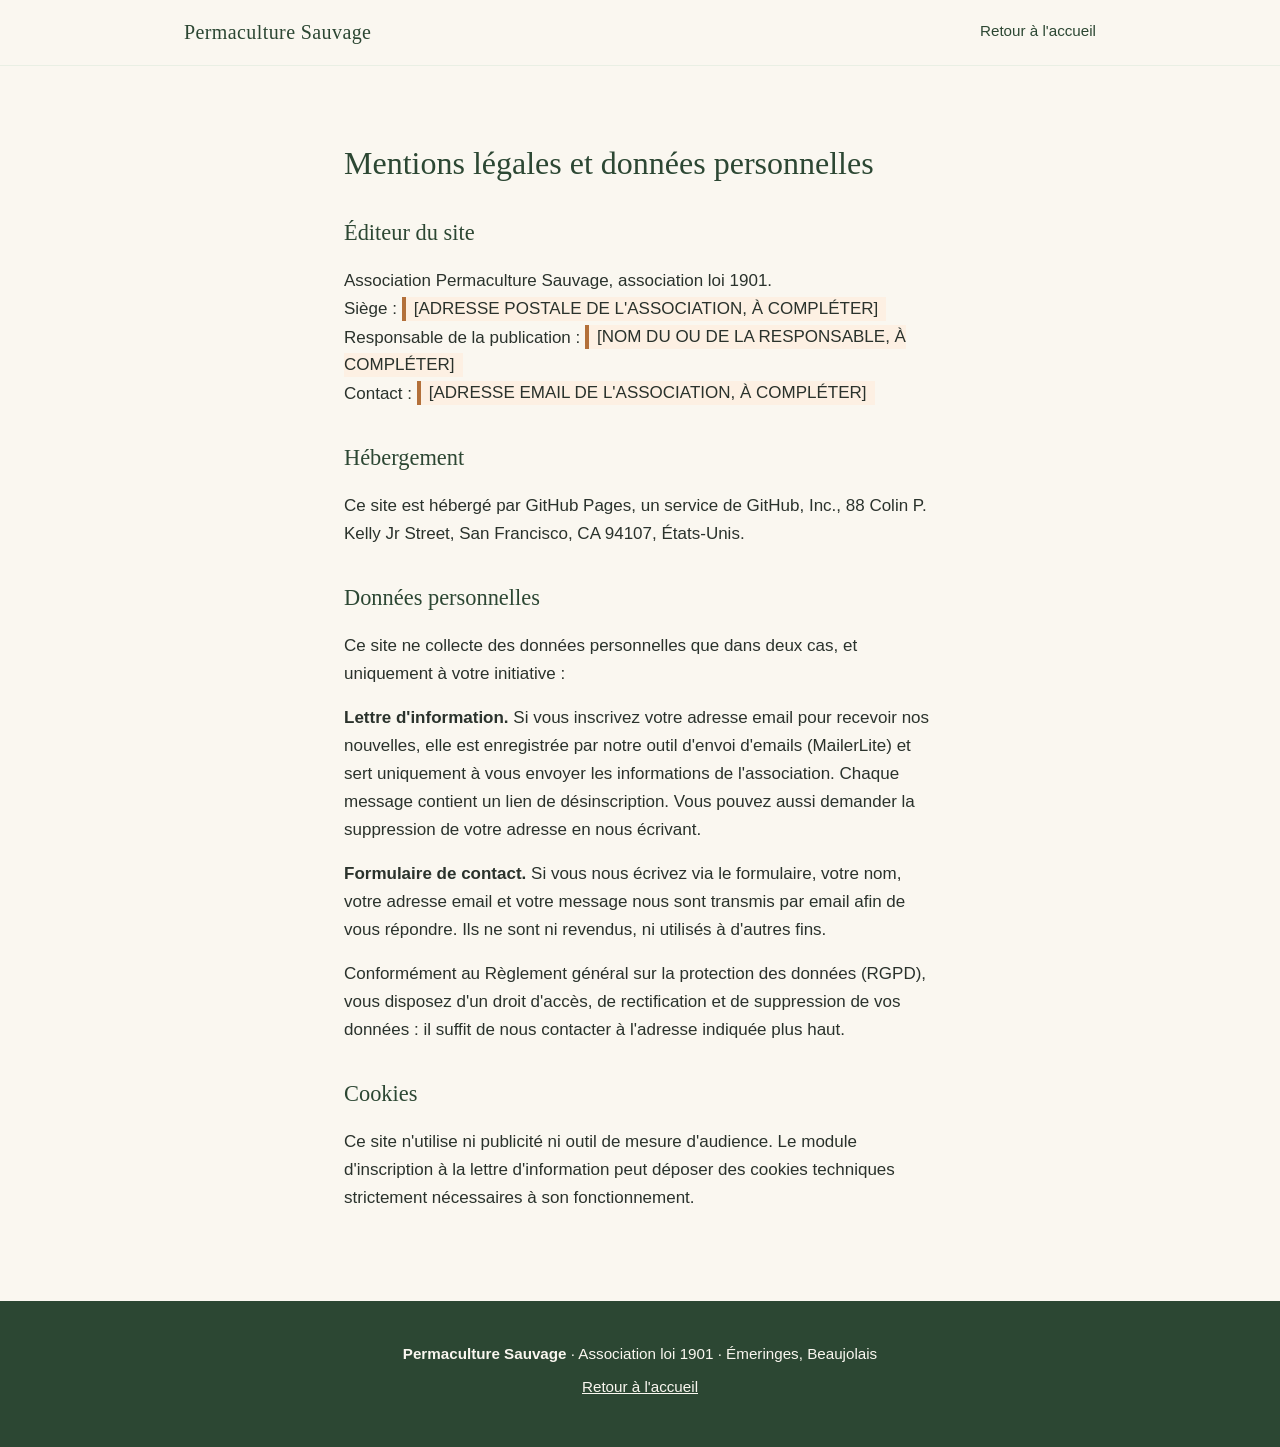
==== mentions-legales.html @ 9c2e359c "Add files via upload" ====
<!DOCTYPE html>
<html lang="fr">
<head>
  <meta charset="UTF-8">
  <meta name="viewport" content="width=device-width, initial-scale=1.0">
  <title>Mentions légales — Permaculture Sauvage</title>
  <meta name="robots" content="noindex">
  <link rel="stylesheet" href="style.css">
</head>
<body>

  <header class="entete">
    <div class="contenu">
      <p class="marque">Permaculture Sauvage</p>
      <nav class="navigation">
        <a href="index.html">Retour à l'accueil</a>
      </nav>
    </div>
  </header>

  <main class="page-annexe">
    <div class="contenu contenu-etroit">
      <h1>Mentions légales et données personnelles</h1>

      <h2>Éditeur du site</h2>
      <p>
        Association Permaculture Sauvage, association loi 1901.<br>
        Siège : <span class="a-completer">[ADRESSE POSTALE DE L'ASSOCIATION, À COMPLÉTER]</span><br>
        Responsable de la publication : <span class="a-completer">[NOM DU OU DE LA RESPONSABLE, À COMPLÉTER]</span><br>
        Contact : <span class="a-completer">[ADRESSE EMAIL DE L'ASSOCIATION, À COMPLÉTER]</span>
      </p>

      <h2>Hébergement</h2>
      <p>
        Ce site est hébergé par GitHub Pages, un service de GitHub, Inc.,
        88 Colin P. Kelly Jr Street, San Francisco, CA 94107, États-Unis.
      </p>

      <h2>Données personnelles</h2>
      <p>
        Ce site ne collecte des données personnelles que dans deux cas,
        et uniquement à votre initiative :
      </p>
      <p>
        <strong>Lettre d'information.</strong> Si vous inscrivez votre adresse
        email pour recevoir nos nouvelles, elle est enregistrée par notre outil
        d'envoi d'emails (MailerLite) et sert uniquement à vous envoyer les
        informations de l'association. Chaque message contient un lien de
        désinscription. Vous pouvez aussi demander la suppression de votre
        adresse en nous écrivant.
      </p>
      <p>
        <strong>Formulaire de contact.</strong> Si vous nous écrivez via le
        formulaire, votre nom, votre adresse email et votre message nous sont
        transmis par email afin de vous répondre. Ils ne sont ni revendus,
        ni utilisés à d'autres fins.
      </p>
      <p>
        Conformément au Règlement général sur la protection des données (RGPD),
        vous disposez d'un droit d'accès, de rectification et de suppression
        de vos données : il suffit de nous contacter à l'adresse indiquée plus haut.
      </p>

      <h2>Cookies</h2>
      <p>
        Ce site n'utilise ni publicité ni outil de mesure d'audience.
        Le module d'inscription à la lettre d'information peut déposer des
        cookies techniques strictement nécessaires à son fonctionnement.
      </p>
    </div>
  </main>

  <footer class="pied">
    <div class="contenu">
      <p><strong>Permaculture Sauvage</strong> · Association loi 1901 · Émeringes, Beaujolais</p>
      <p><a href="index.html">Retour à l'accueil</a></p>
    </div>
  </footer>

</body>
</html>
---- style.css ----
/* ═══════════════════════════════════════════════════════════
   Permaculture Sauvage — feuille de style
   Palette nature : vert profond, crème, terre. Aucune
   dépendance externe (pas de polices distantes : RGPD).
   ═══════════════════════════════════════════════════════════ */

:root {
  --vert-fonce: #2c4733;
  --vert: #45684f;
  --vert-pale: #e9efe4;
  --creme: #faf7f0;
  --encre: #2a322c;
  --encre-douce: #55605a;
  --terre: #b3703a;
  --blanc: #ffffff;
  --serif: Georgia, "Iowan Old Style", "Times New Roman", serif;
  --sans: -apple-system, "Segoe UI", Roboto, "Helvetica Neue", Arial, sans-serif;
}

* {
  box-sizing: border-box;
}

html {
  scroll-behavior: smooth;
}

body {
  margin: 0;
  font-family: var(--sans);
  font-size: 1.0625rem;
  line-height: 1.65;
  color: var(--encre);
  background-color: var(--creme);
}

.contenu {
  max-width: 960px;
  margin: 0 auto;
  padding: 0 1.5rem;
}

.contenu-etroit {
  max-width: 640px;
}

h1, h2, h3 {
  font-family: var(--serif);
  font-weight: normal;
  color: var(--vert-fonce);
  line-height: 1.25;
}

h2 {
  font-size: 2rem;
  margin: 0 0 1.25rem;
}

h3 {
  font-size: 1.3rem;
  margin: 0.75rem 0 0.5rem;
}

p {
  margin: 0 0 1rem;
}

a {
  color: var(--vert);
}

a:focus-visible,
button:focus-visible,
input:focus-visible,
textarea:focus-visible {
  outline: 3px solid var(--terre);
  outline-offset: 2px;
}

/* ─────────── En-tête et navigation ─────────── */

.entete {
  background-color: var(--creme);
  border-bottom: 1px solid var(--vert-pale);
  padding: 1rem 0;
}

.entete .contenu {
  display: flex;
  flex-wrap: wrap;
  align-items: center;
  justify-content: space-between;
  gap: 0.75rem;
}

.marque {
  margin: 0;
  font-family: var(--serif);
  font-size: 1.25rem;
  color: var(--vert-fonce);
  letter-spacing: 0.02em;
}

.navigation {
  display: flex;
  flex-wrap: wrap;
  gap: 0.35rem 1.25rem;
}

.navigation a {
  color: var(--vert-fonce);
  text-decoration: none;
  font-size: 0.95rem;
  border-bottom: 2px solid transparent;
  padding-bottom: 2px;
}

.navigation a:hover {
  border-bottom-color: var(--terre);
}

/* ─────────── Héros ─────────── */

.heros {
  background: linear-gradient(165deg, var(--creme) 20%, var(--vert-pale) 100%);
  padding: 5rem 0 5.5rem;
  text-align: center;
}

.heros h1 {
  font-size: clamp(2rem, 5vw, 3rem);
  max-width: 22ch;
  margin: 0 auto 1.5rem;
}

.heros-texte {
  max-width: 58ch;
  margin: 0 auto 2.25rem;
  font-size: 1.15rem;
  color: var(--encre-douce);
}

.heros-boutons {
  display: flex;
  flex-wrap: wrap;
  justify-content: center;
  gap: 1rem;
}

/* ─────────── Boutons ─────────── */

.bouton {
  display: inline-block;
  padding: 0.75rem 1.6rem;
  border-radius: 999px;
  font-size: 1rem;
  font-family: var(--sans);
  text-decoration: none;
  cursor: pointer;
  transition: background-color 0.2s ease, color 0.2s ease;
}

.bouton-plein {
  background-color: var(--vert-fonce);
  color: var(--creme);
  border: 2px solid var(--vert-fonce);
}

.bouton-plein:hover {
  background-color: var(--terre);
  border-color: var(--terre);
}

.bouton-contour {
  background-color: transparent;
  color: var(--vert-fonce);
  border: 2px solid var(--vert-fonce);
}

.bouton-contour:hover {
  background-color: var(--vert-fonce);
  color: var(--creme);
}

/* ─────────── Sections ─────────── */

.section {
  padding: 4.5rem 0;
  scroll-margin-top: 1rem;
}

.section-verte {
  background-color: var(--vert-pale);
}

/* ─────────── Repères (cartes valeurs) ─────────── */

.reperes {
  display: grid;
  grid-template-columns: repeat(3, 1fr);
  gap: 1.5rem;
  margin-top: 2.5rem;
}

.repere {
  background-color: var(--blanc);
  border-radius: 12px;
  padding: 1.75rem 1.5rem;
  box-shadow: 0 2px 10px rgba(44, 71, 51, 0.08);
}

.repere p {
  margin: 0;
  font-size: 0.95rem;
  color: var(--encre-douce);
}

.repere-icone {
  width: 42px;
  height: 42px;
  color: var(--terre);
}

/* ─────────── Carte événement ─────────── */

.carte-evenement {
  background-color: var(--blanc);
  border-radius: 12px;
  padding: 2.25rem 2rem;
  box-shadow: 0 2px 10px rgba(44, 71, 51, 0.08);
  max-width: 640px;
}

.carte-evenement h3 {
  font-size: 1.6rem;
  margin-top: 0.25rem;
}

.evenement-etiquette {
  display: inline-block;
  font-size: 0.85rem;
  letter-spacing: 0.06em;
  text-transform: uppercase;
  color: var(--terre);
  margin-bottom: 0.25rem;
}

/* ─────────── Formulaires ─────────── */

.formulaire {
  margin-top: 1.5rem;
}

.champ {
  margin-bottom: 1.25rem;
}

.champ label {
  display: block;
  margin-bottom: 0.35rem;
  font-size: 0.95rem;
  color: var(--vert-fonce);
}

input[type="text"],
input[type="email"],
textarea {
  width: 100%;
  padding: 0.7rem 0.9rem;
  font-size: 1rem;
  font-family: var(--sans);
  color: var(--encre);
  background-color: var(--blanc);
  border: 1px solid #c8d2c4;
  border-radius: 8px;
}

input:focus,
textarea:focus {
  border-color: var(--vert);
}

.formulaire-ligne {
  display: flex;
  flex-wrap: wrap;
  gap: 0.75rem;
}

.formulaire-ligne input[type="email"] {
  flex: 1 1 260px;
}

.formulaire button {
  border: 2px solid var(--vert-fonce);
}

.note-branchement {
  font-size: 0.85rem;
  font-style: italic;
  color: var(--terre);
  margin-top: 0.75rem;
}

/* ─────────── Pied de page ─────────── */

.pied {
  background-color: var(--vert-fonce);
  color: var(--creme);
  padding: 2.5rem 0;
  text-align: center;
  font-size: 0.95rem;
}

.pied p {
  margin: 0 0 0.5rem;
}

.pied a {
  color: var(--creme);
}

/* ─────────── Pages annexes (mentions, merci) ─────────── */

.page-annexe {
  padding: 3.5rem 0 4.5rem;
}

.page-annexe h1 {
  font-size: 2rem;
}

.page-annexe h2 {
  font-size: 1.4rem;
  margin-top: 2.25rem;
}

.a-completer {
  background-color: #fdf0e3;
  border-left: 4px solid var(--terre);
  padding: 0.15rem 0.5rem;
}

/* ─────────── Accessibilité ─────────── */

.visuellement-cache {
  position: absolute;
  width: 1px;
  height: 1px;
  margin: -1px;
  padding: 0;
  overflow: hidden;
  clip: rect(0 0 0 0);
  white-space: nowrap;
  border: 0;
}

/* ─────────── Écrans étroits ─────────── */

@media (max-width: 720px) {
  .reperes {
    grid-template-columns: 1fr;
  }

  .heros {
    padding: 3.5rem 0 4rem;
  }

  .section {
    padding: 3rem 0;
  }

  .entete .contenu {
    flex-direction: column;
  }
}
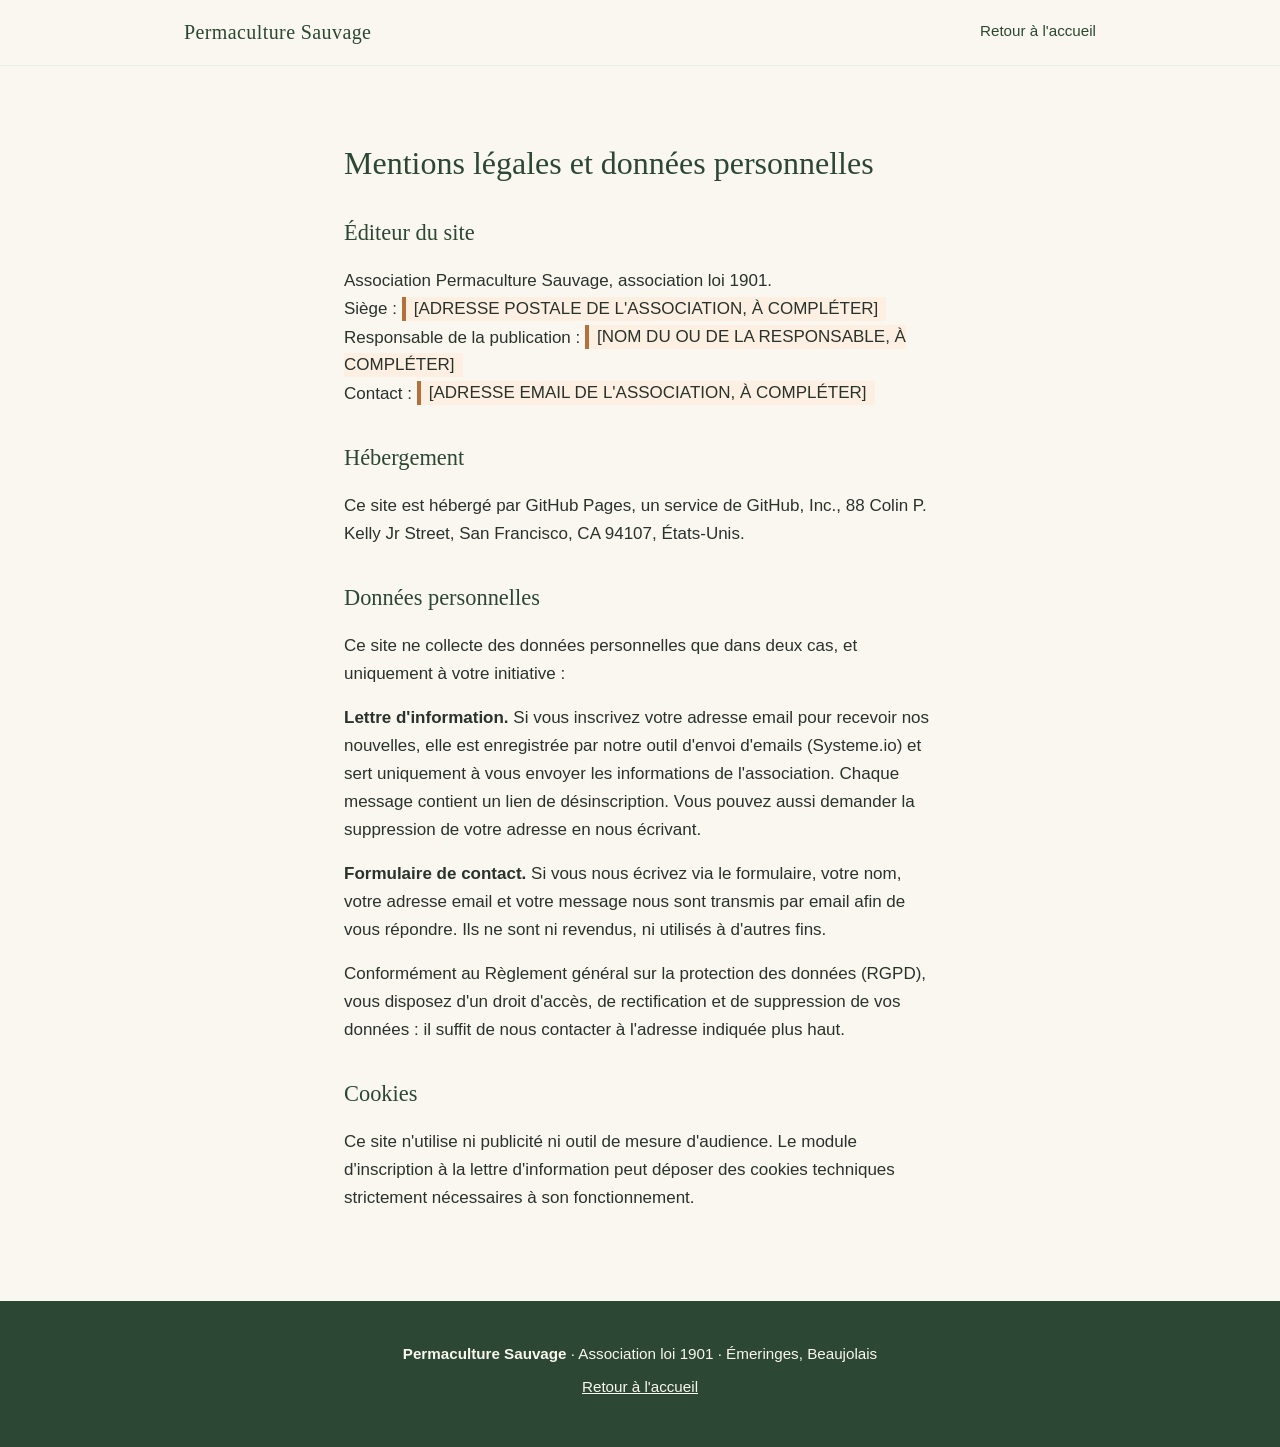
==== commit 26369303: "Update mentions-legales.html" ====
--- a/mentions-legales.html
+++ b/mentions-legales.html
@@ -44,7 +44,7 @@
       <p>
         <strong>Lettre d'information.</strong> Si vous inscrivez votre adresse
         email pour recevoir nos nouvelles, elle est enregistrée par notre outil
-        d'envoi d'emails (MailerLite) et sert uniquement à vous envoyer les
+        d'envoi d'emails (Systeme.io) et sert uniquement à vous envoyer les
         informations de l'association. Chaque message contient un lien de
         désinscription. Vous pouvez aussi demander la suppression de votre
         adresse en nous écrivant.
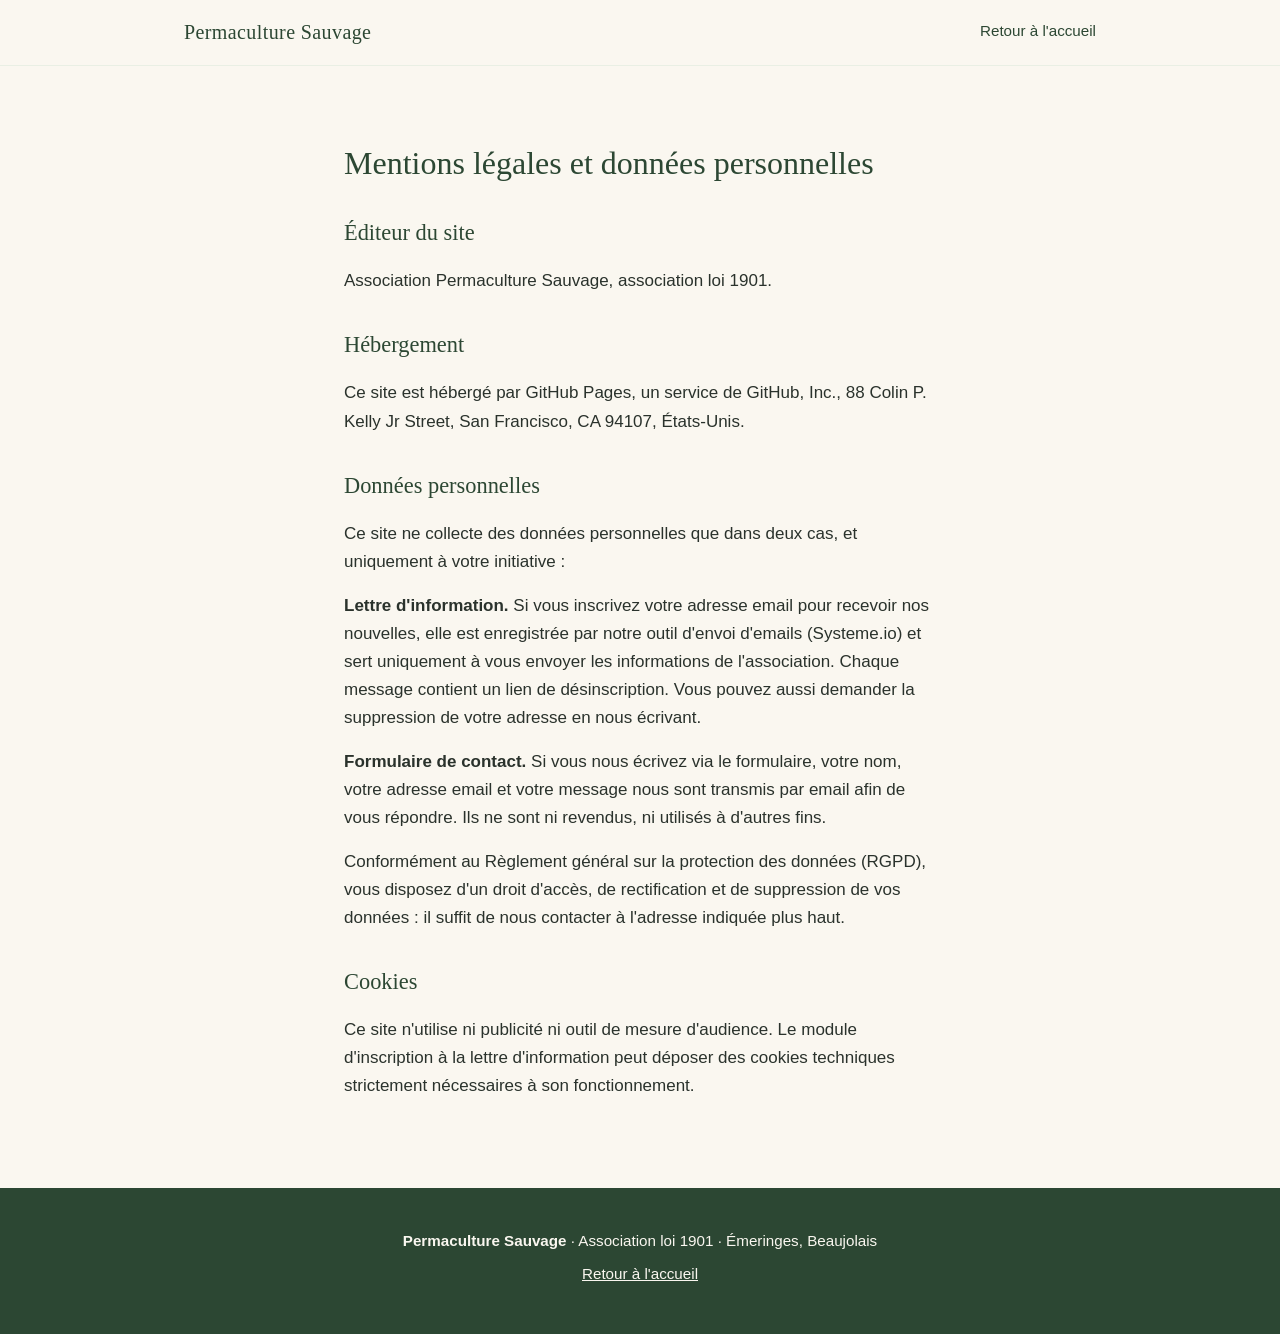
==== commit cad98e03: "Update mentions-legales.html" ====
--- a/mentions-legales.html
+++ b/mentions-legales.html
@@ -25,9 +25,6 @@
       <h2>Éditeur du site</h2>
       <p>
         Association Permaculture Sauvage, association loi 1901.<br>
-        Siège : <span class="a-completer">[ADRESSE POSTALE DE L'ASSOCIATION, À COMPLÉTER]</span><br>
-        Responsable de la publication : <span class="a-completer">[NOM DU OU DE LA RESPONSABLE, À COMPLÉTER]</span><br>
-        Contact : <span class="a-completer">[ADRESSE EMAIL DE L'ASSOCIATION, À COMPLÉTER]</span>
       </p>
 
       <h2>Hébergement</h2>
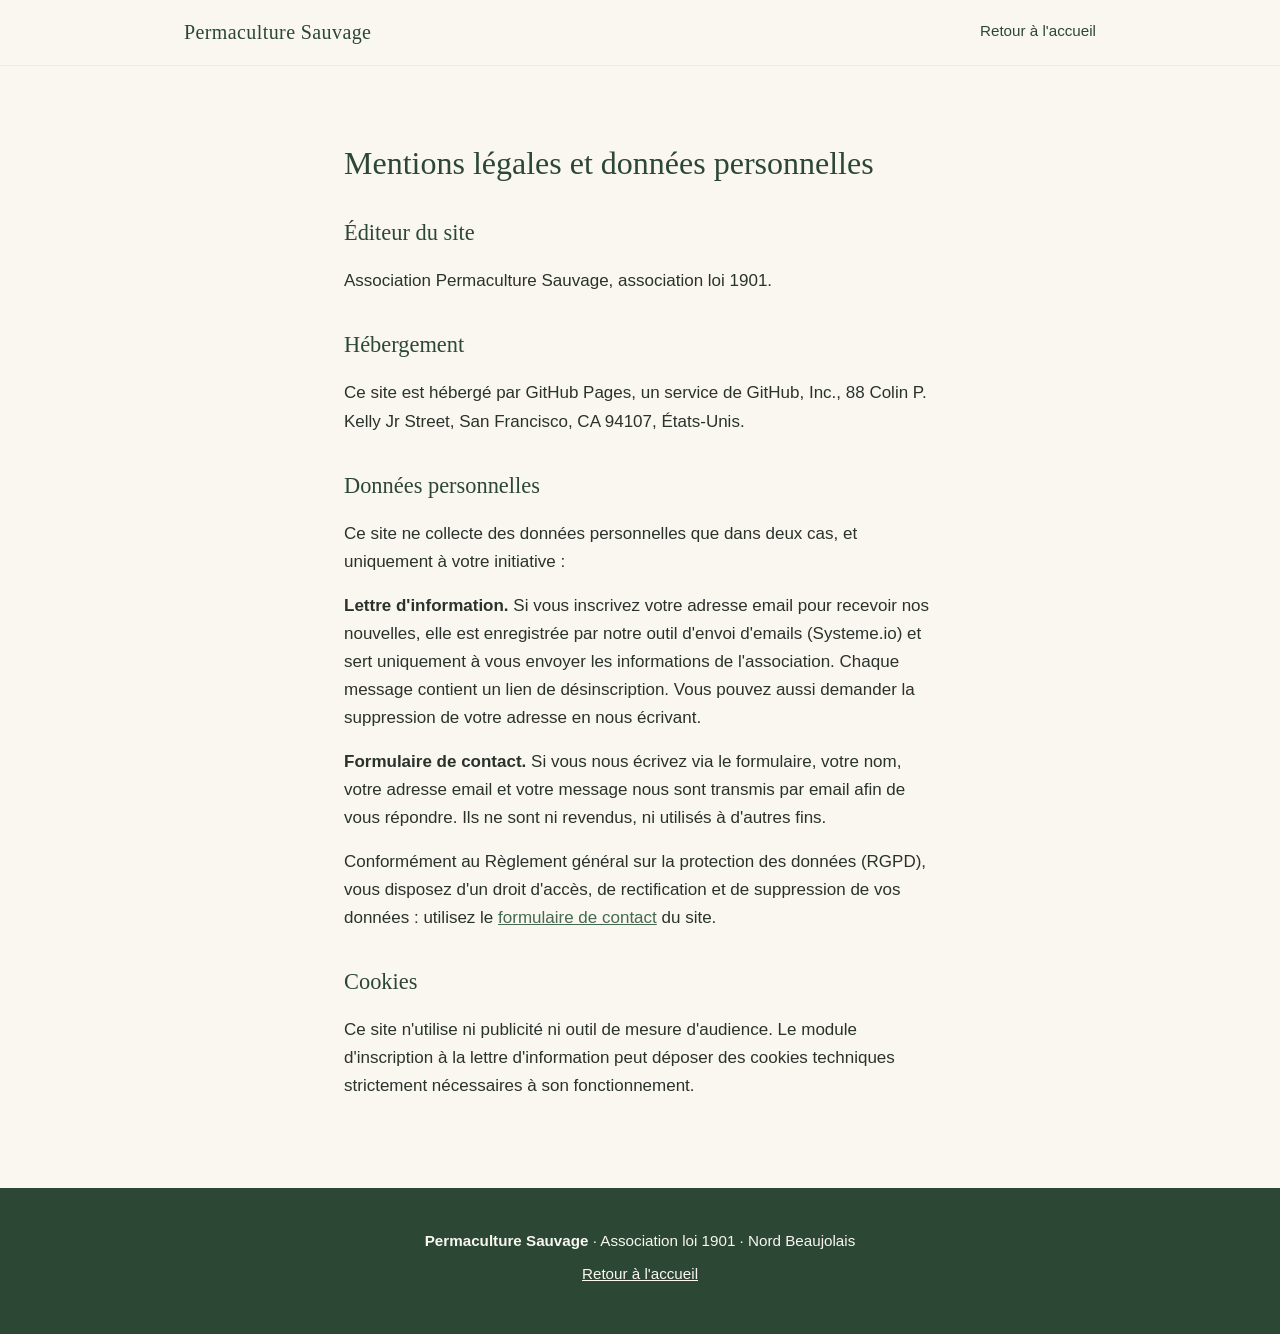
==== commit c81f154e: "Add files via upload" ====
--- a/mentions-legales.html
+++ b/mentions-legales.html
@@ -41,7 +41,7 @@
       <p>
         <strong>Lettre d'information.</strong> Si vous inscrivez votre adresse
         email pour recevoir nos nouvelles, elle est enregistrée par notre outil
-        d'envoi d'emails (Systeme.io) et sert uniquement à vous envoyer les
+         d'envoi d'emails (Systeme.io) et sert uniquement à vous envoyer les
         informations de l'association. Chaque message contient un lien de
         désinscription. Vous pouvez aussi demander la suppression de votre
         adresse en nous écrivant.
@@ -55,7 +55,7 @@
       <p>
         Conformément au Règlement général sur la protection des données (RGPD),
         vous disposez d'un droit d'accès, de rectification et de suppression
-        de vos données : il suffit de nous contacter à l'adresse indiquée plus haut.
+        de vos données : utilisez le <a href="index.html#contact">formulaire de contact</a> du site.
       </p>
 
       <h2>Cookies</h2>
@@ -69,7 +69,7 @@
 
   <footer class="pied">
     <div class="contenu">
-      <p><strong>Permaculture Sauvage</strong> · Association loi 1901 · Émeringes, Beaujolais</p>
+      <p><strong>Permaculture Sauvage</strong> · Association loi 1901 · Nord Beaujolais</p>
       <p><a href="index.html">Retour à l'accueil</a></p>
     </div>
   </footer>
--- a/style.css
+++ b/style.css
@@ -301,6 +301,38 @@
   margin-top: 0.75rem;
 }
 
+/* ─────────── Réseaux sociaux ─────────── */
+
+.reseaux {
+  list-style: none;
+  display: flex;
+  flex-wrap: wrap;
+  gap: 0.75rem 1.75rem;
+  margin: 2rem 0 0;
+  padding: 0;
+}
+
+.reseau {
+  display: inline-flex;
+  align-items: center;
+  gap: 0.5rem;
+  color: var(--vert-fonce);
+  text-decoration: none;
+  border-bottom: 2px solid transparent;
+  padding-bottom: 2px;
+}
+
+.reseau:hover {
+  border-bottom-color: var(--terre);
+}
+
+.reseau-icone {
+  width: 22px;
+  height: 22px;
+  color: var(--terre);
+  flex-shrink: 0;
+}
+
 /* ─────────── Pied de page ─────────── */
 
 .pied {
@@ -316,6 +348,17 @@
 }
 
 .pied a {
+  color: var(--creme);
+}
+
+.pied .reseaux {
+  justify-content: center;
+  gap: 1.25rem;
+  margin: 0 0 1.5rem;
+}
+
+.pied .reseau,
+.pied .reseau-icone {
   color: var(--creme);
 }
 
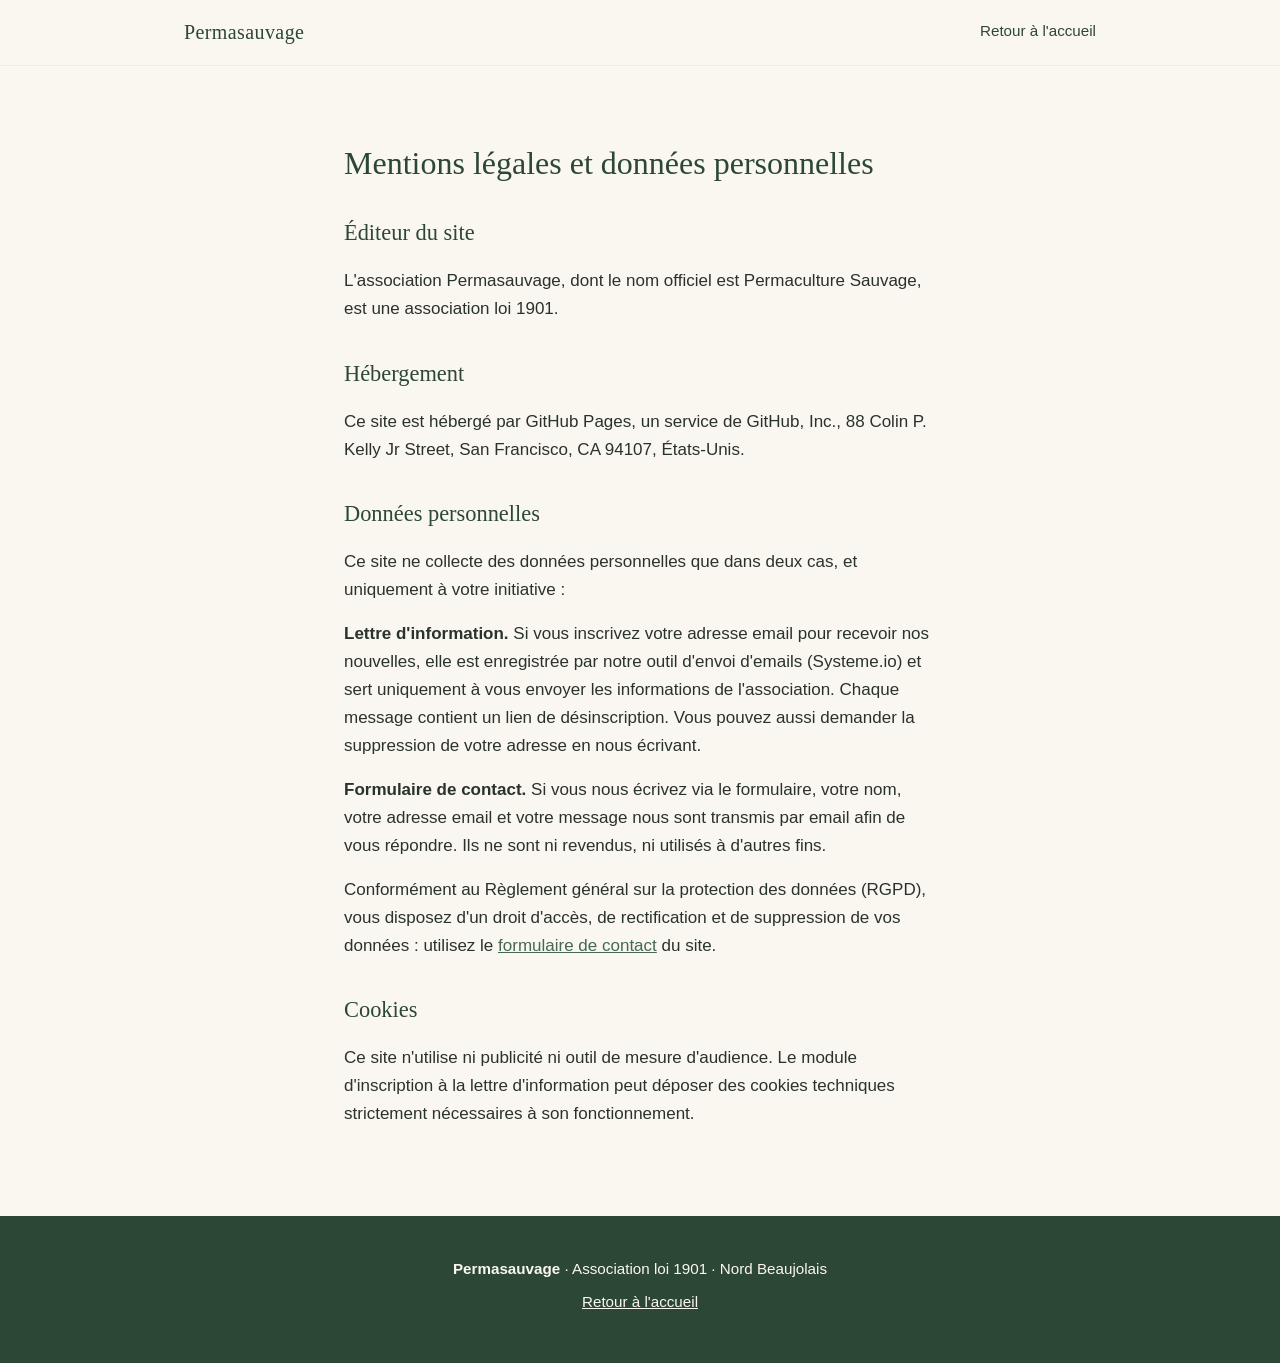
==== commit 5116b21e: "Add files via upload" ====
--- a/mentions-legales.html
+++ b/mentions-legales.html
@@ -3,15 +3,15 @@
 <head>
   <meta charset="UTF-8">
   <meta name="viewport" content="width=device-width, initial-scale=1.0">
-  <title>Mentions légales — Permaculture Sauvage</title>
+  <title>Mentions légales — Permasauvage</title>
   <meta name="robots" content="noindex">
-  <link rel="stylesheet" href="style.css">
+  <link rel="stylesheet" href="style.css?v=20260712">
 </head>
 <body>
 
   <header class="entete">
     <div class="contenu">
-      <p class="marque">Permaculture Sauvage</p>
+      <p class="marque">Permasauvage</p>
       <nav class="navigation">
         <a href="index.html">Retour à l'accueil</a>
       </nav>
@@ -24,7 +24,8 @@
 
       <h2>Éditeur du site</h2>
       <p>
-        Association Permaculture Sauvage, association loi 1901.<br>
+        L'association Permasauvage, dont le nom officiel est Permaculture Sauvage,
+        est une association loi 1901.<br>
       </p>
 
       <h2>Hébergement</h2>
@@ -69,7 +70,7 @@
 
   <footer class="pied">
     <div class="contenu">
-      <p><strong>Permaculture Sauvage</strong> · Association loi 1901 · Nord Beaujolais</p>
+      <p><strong>Permasauvage</strong> · Association loi 1901 · Nord Beaujolais</p>
       <p><a href="index.html">Retour à l'accueil</a></p>
     </div>
   </footer>
--- a/style.css
+++ b/style.css
@@ -1,5 +1,5 @@
 /* ═══════════════════════════════════════════════════════════
-   Permaculture Sauvage — feuille de style
+   Permasauvage — feuille de style
    Palette nature : vert profond, crème, terre. Aucune
    dépendance externe (pas de polices distantes : RGPD).
    ═══════════════════════════════════════════════════════════ */
@@ -95,10 +95,20 @@
 
 .marque {
   margin: 0;
+  display: inline-flex;
+  align-items: center;
+  gap: 0.65rem;
   font-family: var(--serif);
   font-size: 1.25rem;
   color: var(--vert-fonce);
   letter-spacing: 0.02em;
+  text-decoration: none;
+}
+
+.marque-logo {
+  width: 3.25rem;
+  height: 3.25rem;
+  flex-shrink: 0;
 }
 
 .navigation {
@@ -416,3 +426,35 @@
     flex-direction: column;
   }
 }
+
+/* ═══════════ ILLUSTRATIONS (page Notre histoire) ═══════════ */
+
+.illustration {
+  margin: 2rem 0;
+}
+
+.illustration img {
+  display: block;
+  width: 100%;
+  height: auto;
+  border-radius: 12px;
+}
+
+.illustration figcaption {
+  margin-top: 0.5rem;
+  font-size: 0.9rem;
+  color: var(--vert-fonce);
+  opacity: 0.75;
+}
+
+.illustrations-duo {
+  display: grid;
+  grid-template-columns: 1fr 1fr;
+  gap: 1.25rem;
+}
+
+@media (max-width: 640px) {
+  .illustrations-duo {
+    grid-template-columns: 1fr;
+  }
+}
